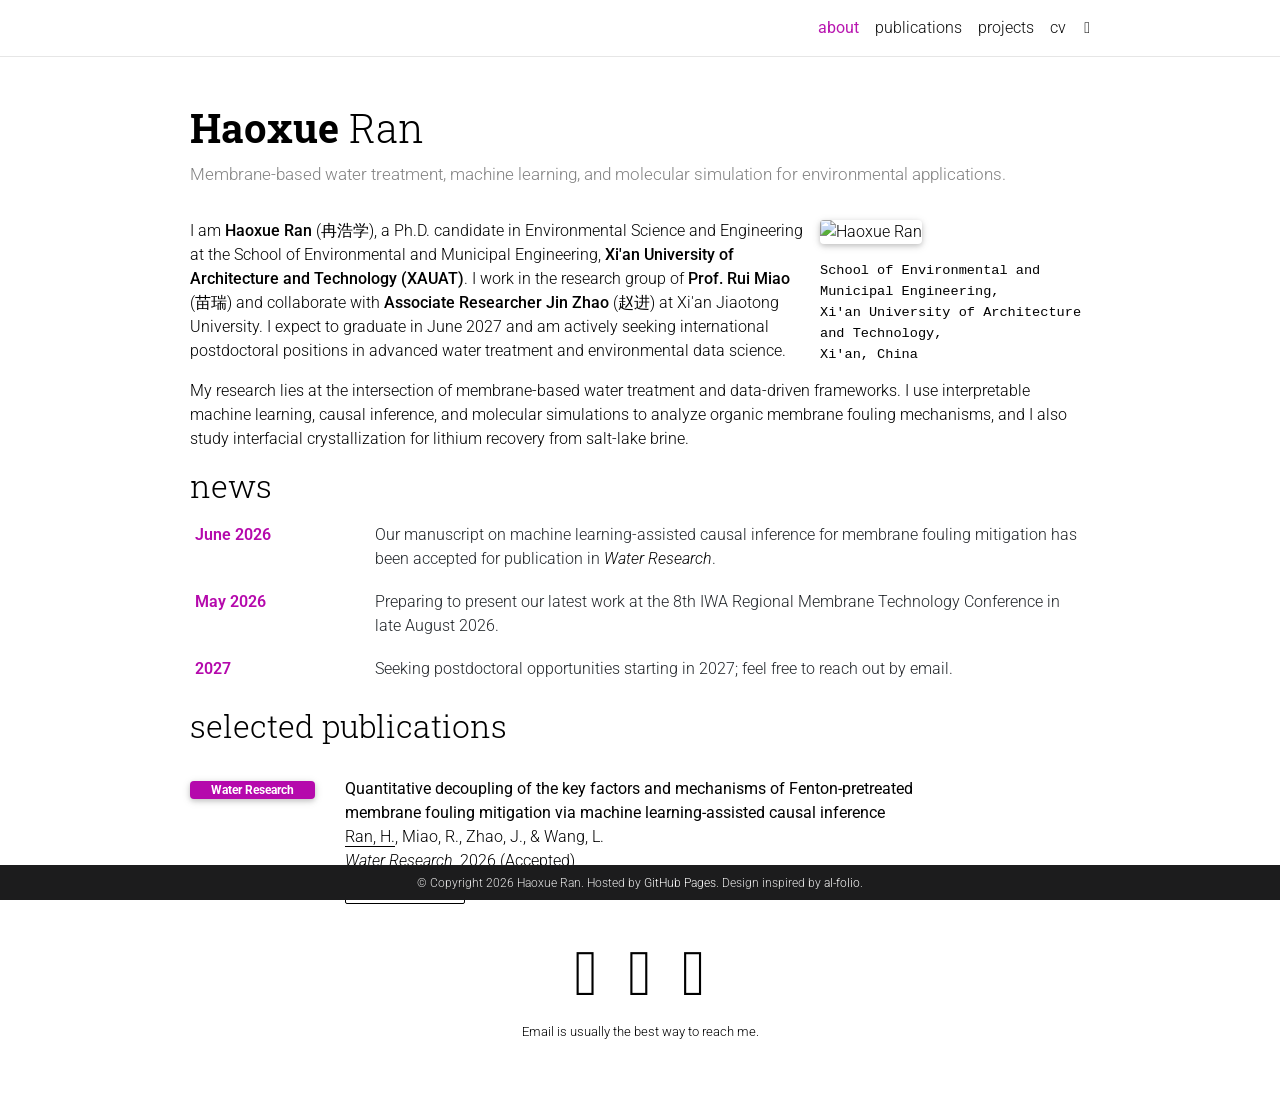
==== index.html @ b6071c66 "Create index.html" ====
<!DOCTYPE html>
<html lang="en" data-theme-setting="system" data-theme="light">
<head>
  <meta charset="utf-8">
  <meta name="viewport" content="width=device-width, initial-scale=1, shrink-to-fit=no">
  <title>Haoxue Ran</title>
  <meta name="author" content="Haoxue Ran">
  <meta name="description" content="Haoxue Ran - researcher in membrane-based water treatment, machine learning, and molecular simulation.">
  <link rel="stylesheet" href="assets/css/bootstrap.min.css">
  <link rel="stylesheet" href="assets/css/mdb.min.css">
  <link rel="stylesheet" href="assets/css/academicons.min.css">
  <link rel="stylesheet" href="https://fonts.googleapis.com/css?family=Roboto:300,400,500,700|Roboto+Slab:100,300,400,500,700|Material+Icons&amp;display=swap">
  <link rel="stylesheet" href="assets/css/main.css">
  <link rel="stylesheet" href="assets/css/site.css">
  <link rel="icon" type="image/svg+xml" href="assets/img/favicon.svg">
  <script src="assets/js/theme-toggle.js"></script>
</head>
<body class="fixed-top-nav">
  <header>
    <nav id="navbar" class="navbar navbar-light navbar-expand-sm fixed-top" role="navigation">
      <div class="container">
        <button class="navbar-toggler collapsed ml-auto" type="button" aria-controls="navbarNav" aria-expanded="false" aria-label="Toggle navigation">
          <span class="sr-only">Toggle navigation</span>
          <span class="icon-bar top-bar"></span>
          <span class="icon-bar middle-bar"></span>
          <span class="icon-bar bottom-bar"></span>
        </button>
        <div class="collapse navbar-collapse text-right" id="navbarNav">
          <ul class="navbar-nav ml-auto flex-nowrap">
            <li class="nav-item active">
              <a class="nav-link" href="/">about <span class="sr-only">(current)</span></a>
            </li>
            <li class="nav-item">
              <a class="nav-link" href="/publications/">publications</a>
            </li>
            <li class="nav-item">
              <a class="nav-link" href="/projects/">projects</a>
            </li>
            <li class="nav-item">
              <a class="nav-link" href="/cv/">cv</a>
            </li>
            <li class="toggle-container">
              <button id="light-toggle" title="Change theme">
                <i class="ti ti-sun-moon" id="light-toggle-system"></i>
                <i class="ti ti-moon-filled" id="light-toggle-dark"></i>
                <i class="ti ti-sun-filled" id="light-toggle-light"></i>
              </button>
            </li>
          </ul>
        </div>
      </div>
    </nav>
  </header>

  <div class="container mt-5" role="main">
    <div class="post">
      <header class="post-header">
        <h1 class="post-title"><span class="font-weight-bold">Haoxue</span> Ran</h1>
        <p class="desc">Membrane-based water treatment, machine learning, and molecular simulation for environmental applications.</p>
      </header>

      <article>
        <div class="profile float-right">
          <figure>
            <img src="assets/img/profile.png" class="img-fluid z-depth-1 rounded" alt="Haoxue Ran" loading="eager">
          </figure>
          <div class="more-info">
            <p>School of Environmental and Municipal Engineering,</p>
            <p>Xi'an University of Architecture and Technology,</p>
            <p>Xi'an, China</p>
          </div>
        </div>

        <div class="clearfix">
          <p>I am <strong>Haoxue Ran</strong> (冉浩学), a Ph.D. candidate in Environmental Science and Engineering at the School of Environmental and Municipal Engineering, <strong>Xi'an University of Architecture and Technology (XAUAT)</strong>. I work in the research group of <strong>Prof. Rui Miao</strong> (苗瑞) and collaborate with <strong>Associate Researcher Jin Zhao</strong> (赵进) at Xi'an Jiaotong University. I expect to graduate in June 2027 and am actively seeking international postdoctoral positions in advanced water treatment and environmental data science.</p>
          <p>My research lies at the intersection of membrane-based water treatment and data-driven frameworks. I use interpretable machine learning, causal inference, and molecular simulations to analyze organic membrane fouling mechanisms, and I also study interfacial crystallization for lithium recovery from salt-lake brine.</p>
        </div>

        <h2><a href="publications/" style="color: inherit">news</a></h2>
        <div class="news">
          <div class="table-responsive" style="max-height: 60vw">
            <table class="table table-sm table-borderless">
              <tr>
                <th scope="row" style="width: 20%">June 2026</th>
                <td>Our manuscript on machine learning-assisted causal inference for membrane fouling mitigation has been accepted for publication in <em>Water Research</em>.</td>
              </tr>
              <tr>
                <th scope="row" style="width: 20%">May 2026</th>
                <td>Preparing to present our latest work at the 8th IWA Regional Membrane Technology Conference in late August 2026.</td>
              </tr>
              <tr>
                <th scope="row" style="width: 20%">2027</th>
                <td>Seeking postdoctoral opportunities starting in 2027; feel free to reach out by email.</td>
              </tr>
            </table>
          </div>
        </div>

        <h2><a href="publications/" style="color: inherit">selected publications</a></h2>
        <div class="publications">
          <ol class="bibliography">
            <li>
              <div class="row">
                <div class="col col-sm-2 abbr">
                  <abbr class="badge rounded w-100">Water Research</abbr>
                </div>
                <div class="col-sm-8">
                  <div class="title">Quantitative decoupling of the key factors and mechanisms of Fenton-pretreated membrane fouling mitigation via machine learning-assisted causal inference</div>
                  <div class="author"><em>Ran, H.</em>, Miao, R., Zhao, J., &amp; Wang, L.</div>
                  <div class="periodical"><em>Water Research</em>, 2026 (Accepted)</div>
                  <div class="links">
                    <a class="btn btn-sm z-depth-0" href="https://scholar.google.com/citations?user=PS_CX0AAAAAJ" target="_blank" rel="external nofollow noopener">Google Scholar</a>
                  </div>
                </div>
              </div>
            </li>
          </ol>
        </div>

        <div class="social">
          <div class="contact-icons">
            <a href="mailto:haoxue.r@xauat.edu.cn" title="email"><i class="fa-solid fa-envelope"></i></a>
            <a href="https://scholar.google.com/citations?user=PS_CX0AAAAAJ" title="Google Scholar" target="_blank" rel="external nofollow noopener"><i class="ai ai-google-scholar"></i></a>
            <a href="https://github.com/haoxue-ran" title="GitHub" target="_blank" rel="external nofollow noopener"><i class="fa-brands fa-github"></i></a>
          </div>
          <div class="contact-note">Email is usually the best way to reach me.</div>
        </div>
      </article>
    </div>
  </div>

  <footer class="fixed-bottom" role="contentinfo">
    <div class="container mt-0">
      &copy; Copyright 2026 Haoxue Ran. Hosted by <a href="https://pages.github.com/" target="_blank" rel="external nofollow noopener">GitHub Pages</a>. Design inspired by <a href="https://github.com/alshedivat/al-folio" target="_blank" rel="external nofollow noopener">al-folio</a>.
    </div>
  </footer>

  <script src="assets/js/site.js"></script>
</body>
</html>
---- assets/css/academicons.min.css ----
@font-face {font-family: 'Academicons';font-style: normal;font-weight: 400;font-display: block;src:url('../fonts/academicons.eot');src:url('../fonts/academicons.eot') format('embedded-opentype'), url('../fonts/academicons.ttf') format('truetype'), url('../fonts/academicons.woff') format('woff'), url('../fonts/academicons.svg') format('svg');}.ai {font-family: 'Academicons';font-weight: 400;-moz-osx-font-smoothing: grayscale;-webkit-font-smoothing: antialiased;display: inline-block;font-style: normal;font-variant: normal;text-rendering: auto;line-height: 1;}.ai-google-scholar:before {content: "\e9d4";}
---- assets/css/main.css ----
:root{--global-bg-color:#fff;--global-code-bg-color:rgba(181,9,172,0.05);--global-text-color:#000;--global-text-color-light:#828282;--global-theme-color:#b509ac;--global-hover-color:#b509ac;--global-hover-text-color:#fff;--global-footer-bg-color:#1c1c1d;--global-footer-text-color:#e8e8e8;--global-footer-link-color:#fff;--global-distill-app-color:#828282;--global-divider-color:rgba(0,0,0,0.1);--global-card-bg-color:#fff;--global-highlight-color:#b71c1c;--global-back-to-top-bg-color:rgba(0,0,0,0.4);--global-back-to-top-text-color:#fff;--global-newsletter-bg-color:#fff;--global-newsletter-text-color:#000;--global-tip-block:#42b983;--global-tip-block-bg:#e2f5ec;--global-tip-block-text:#215d42;--global-tip-block-title:#359469;--global-warning-block:#e7c000;--global-warning-block-bg:#fff8d8;--global-warning-block-text:#6b5900;--global-warning-block-title:#b29400;--global-danger-block:#c00;--global-danger-block-bg:#ffe0e0;--global-danger-block-text:#600;--global-danger-block-title:#c00}:root #light-toggle-system{padding-left:10px;padding-top:12px;display:block}:root #light-toggle-dark{display:none}:root #light-toggle-light{display:none}:root #back-to-top{color:var(--global-back-to-top-text-color);background:var(--global-back-to-top-bg-color);bottom:30px;right:30px;height:40px;width:40px;z-index:10}html[data-theme=dark]{--global-bg-color:#1c1c1d;--global-code-bg-color:#2c3237;--global-text-color:#e8e8e8;--global-text-color-light:#828282;--global-theme-color:#2698ba;--global-hover-color:#2698ba;--global-hover-text-color:#fff;--global-footer-bg-color:#e8e8e8;--global-footer-text-color:#1c1c1d;--global-footer-link-color:#000;--global-distill-app-color:#e8e8e8;--global-divider-color:#424246;--global-card-bg-color:#212529;--global-back-to-top-bg-color:rgba(255,255,255,0.5);--global-back-to-top-text-color:#000;--global-newsletter-bg-color:#e8e8e8;--global-newsletter-text-color:#1c1c1d;--global-tip-block:#42b983;--global-tip-block-bg:#e2f5ec;--global-tip-block-text:#215d42;--global-tip-block-title:#359469;--global-warning-block:#e7c000;--global-warning-block-bg:#fff8d8;--global-warning-block-text:#6b5900;--global-warning-block-title:#b29400;--global-danger-block:#c00;--global-danger-block-bg:#ffe0e0;--global-danger-block-text:#600;--global-danger-block-title:#c00}html[data-theme-setting=dark] #light-toggle-system{display:none}html[data-theme-setting=dark] #light-toggle-dark{padding-left:10px;padding-top:12px;display:block}html[data-theme-setting=dark] #light-toggle-light{display:none}html[data-theme-setting=dark] #back-to-top{color:var(--global-back-to-top-text-color);background:var(--global-back-to-top-bg-color)}html[data-theme-setting=light] #light-toggle-system{display:none}html[data-theme-setting=light] #light-toggle-dark{display:none}html[data-theme-setting=light] #light-toggle-light{padding-left:10px;padding-top:12px;display:block}body{padding-bottom:70px;color:var(--global-text-color);background-color:var(--global-bg-color)}body h1,body h2,body h3,body h4,body h5,body h6{scroll-margin-top:66px}body.fixed-top-nav{padding-top:56px}.container{max-width:930px}.profile img{width:100%}p,h1,h2,h3,h4,h5,h6,em,div,li,span,strong{color:var(--global-text-color)}hr{border-top:1px solid var(--global-divider-color)}table td,table th{font-size:1rem}table th{font-weight:bold}a,table.table a{color:var(--global-theme-color)}a:hover,table.table a:hover{color:var(--global-theme-color);text-decoration:underline}a:hover:after :not(.nav-item.dropdown),table.table a:hover:after :not(.nav-item.dropdown){width:100%}.table-dark{background-color:rgba(0,0,0,0)}blockquote{background:var(--global-bg-color);border-left:5px solid var(--global-theme-color);margin:1.5em 0;padding:1em;font-size:1.2rem}blockquote p{margin-bottom:0}blockquote.block-tip{border-color:var(--global-tip-block);background-color:var(--global-tip-block-bg)}blockquote.block-tip p{color:var(--global-tip-block-text)}blockquote.block-tip h1,blockquote.block-tip h2,blockquote.block-tip h3,blockquote.block-tip h4,blockquote.block-tip h5,blockquote.block-tip h6{color:var(--global-tip-block-title)}blockquote.block-warning{border-color:var(--global-warning-block);background-color:var(--global-warning-block-bg)}blockquote.block-warning p{color:var(--global-warning-block-text)}blockquote.block-warning h1,blockquote.block-warning h2,blockquote.block-warning h3,blockquote.block-warning h4,blockquote.block-warning h5,blockquote.block-warning h6{color:var(--global-warning-block-title)}blockquote.block-danger{border-color:var(--global-danger-block);background-color:var(--global-danger-block-bg)}blockquote.block-danger p{color:var(--global-danger-block-text)}blockquote.block-danger h1,blockquote.block-danger h2,blockquote.block-danger h3,blockquote.block-danger h4,blockquote.block-danger h5,blockquote.block-danger h6{color:var(--global-danger-block-title)}
ul.task-list{list-style-type:none}ul.task-list>li ul{padding-inline-start:1.5rem}ul.task-list input[type=checkbox]{margin:.275rem .5rem .5rem -1rem;vertical-align:middle}.equation{margin-bottom:1rem;text-align:center}.caption{font-size:.875rem;margin-top:.75rem;margin-bottom:1.5rem;text-align:center}.card{background-color:var(--global-card-bg-color)}.card .card-title{color:var(--global-text-color)}.card .card-body{padding:1.25rem 1.25rem 1.25rem 1.25rem}.citation,.citation-number{color:var(--global-theme-color)}.profile{width:100%}.profile .more-info{margin-bottom:5px;margin-top:5px;font-family:monospace}.profile .more-info p{display:inline-block;margin:0}.profile.float-right{margin-left:1rem}@media(min-width:576px){.profile{width:30%}.profile .address p{display:block}}.post-description{margin-bottom:2rem;font-size:.875rem}.post-description a{color:inherit}.post-description a:hover{color:var(--global-theme-color);text-decoration:none}.navbar{box-shadow:none;border-bottom:1px solid var(--global-divider-color);background-color:var(--global-bg-color);opacity:.95}.navbar .dropdown-menu{background-color:var(--global-bg-color);border:1px solid var(--global-divider-color)}.navbar .dropdown-menu a:not(.active){color:var(--global-text-color)}.navbar .dropdown-menu a:hover{color:var(--global-hover-color)}.dropdown-item{color:var(--global-text-color)}.dropdown-item:hover{color:var(--global-hover-color);background-color:var(--global-bg-color)}.navbar.navbar-light a:hover{text-decoration:none}.navbar.navbar-light .navbar-brand{color:var(--global-text-color)}.navbar.navbar-light .navbar-nav .nav-item .nav-link{color:var(--global-text-color)}.navbar.navbar-light .navbar-nav .nav-item .nav-link:hover{color:var(--global-hover-color)}.navbar.navbar-light .navbar-nav .nav-item.active>.nav-link{background-color:inherit;font-weight:bolder;color:var(--global-theme-color)}.navbar.navbar-light .navbar-nav .nav-item.active>.nav-link:hover{color:var(--global-hover-color)}.navbar.navbar-light .navbar-brand.social{padding-bottom:0;padding-top:0;font-size:1.7rem}.navbar.navbar-light .navbar-brand.social a i::before{color:var(--global-text-color);transition-property:all .2s ease-in-out}.navbar.navbar-light .navbar-brand.social a:hover i::before{color:var(--global-theme-color)}.navbar-toggler .icon-bar{display:block;width:22px;height:2px;background-color:var(--global-text-color);border-radius:1px;margin-bottom:4px;transition:all .2s}.navbar-toggler .top-bar{transform:rotate(45deg);transform-origin:10% 10%}.navbar-toggler .middle-bar{opacity:0}.navbar-toggler .bottom-bar{transform:rotate(-45deg);transform-origin:10% 90%}.navbar-toggler.collapsed .top-bar{transform:rotate(0)}.navbar-toggler.collapsed .middle-bar{opacity:1}.navbar-toggler.collapsed .bottom-bar{transform:rotate(0)}#light-toggle,#search-toggle{padding:0;border:0;background-color:inherit;color:var(--global-text-color)}#light-toggle:hover,#search-toggle:hover{color:var(--global-hover-color)}.social{text-align:center}.social .contact-icons{font-size:4rem}.social .contact-icons a i::before{color:var(--global-text-color);transition-property:all .2s ease-in-out}.social .contact-icons a:hover i::before{color:var(--global-theme-color)}.social .contact-note{font-size:.8rem}footer.fixed-bottom{background-color:var(--global-footer-bg-color);font-size:.75rem}footer.fixed-bottom .container{color:var(--global-footer-text-color);padding-top:9px;padding-bottom:8px;text-align:center}footer.fixed-bottom a{color:var(--global-footer-link-color)}footer.fixed-bottom a:hover{color:var(--global-theme-color);text-decoration:none}footer.sticky-bottom{border-top:1px solid var(--global-divider-color);padding-top:40px;padding-bottom:40px;font-size:.9rem}footer.sticky-bottom .container{text-align:center}.cv{margin-bottom:40px}.cv .card{background-color:var(--global-card-bg-color);border:1px solid var(--global-divider-color)}.cv .card .list-group-item{background-color:inherit;border-color:var(--global-divider-color)}.cv .card .list-group-item .badge{color:var(--global-card-bg-color)!important;background-color:var(--global-theme-color)!important}.distill a:hover{border-bottom-color:var(--global-theme-color);text-decoration:none}.projects a{text-decoration:none}.projects a:hover .card-title{color:var(--global-theme-color)}.projects .card img{width:100%}.projects .col{padding-bottom:1rem}.projects .grid-item{width:250px;margin-bottom:10px}.projects h2.category{color:var(--global-divider-color);border-bottom:1px solid var(--global-divider-color);padding-top:.5rem;margin-top:2rem;margin-bottom:1rem;text-align:right}.publications{margin-top:2rem}.publications h1{color:var(--global-theme-color);font-size:2rem;text-align:center;margin-top:1em;margin-bottom:1em}.publications h2{margin-bottom:1rem}.publications h2 span{font-size:1.5rem}.publications h2.bibliography{color:var(--global-divider-color);border-top:1px solid var(--global-divider-color);padding-top:1rem;margin-top:2rem;text-align:right}.publications ol.bibliography{list-style:none;padding:0;margin-top:0}.publications ol.bibliography li{margin-bottom:1rem}.publications ol.bibliography li .abbr{margin-bottom:.5rem}.publications ol.bibliography li .abbr abbr{display:inline-block;background-color:var(--global-theme-color);margin-bottom:.5rem}.publications ol.bibliography li .abbr abbr a{color:#fff}.publications ol.bibliography li .abbr abbr a:hover{text-decoration:none}.publications ol.bibliography li .abbr .award{color:var(--global-theme-color)!important;border:1px solid var(--global-theme-color)}.publications ol.bibliography li .title{font-weight:bolder}.publications ol.bibliography li .author a{border-bottom:1px dashed var(--global-theme-color)}.publications ol.bibliography li .author a:hover{border-bottom-style:solid;text-decoration:none}.publications ol.bibliography li .author>em{border-bottom:1px solid;font-style:normal}.publications ol.bibliography li .author>span.more-authors{color:var(--global-text-color-light);border-bottom:1px dashed var(--global-text-color-light);cursor:pointer}.publications ol.bibliography li .author>span.more-authors:hover{color:var(--global-text-color);border-bottom:1px dashed var(--global-text-color)}.publications ol.bibliography li .links a.btn{color:var(--global-text-color);border:1px solid var(--global-text-color);padding-left:1rem;padding-right:1rem;padding-top:.25rem;padding-bottom:.25rem;margin-left:0}.publications ol.bibliography li .links a.btn:hover{color:var(--global-theme-color);border-color:var(--global-theme-color)}.publications ol.bibliography li .links a.award.btn{border-color:var(--global-highlight-color)}.publications ol.bibliography li .hidden{font-size:.875rem;max-height:0;overflow:hidden;text-align:justify;transition-property:.15s ease;-moz-transition:.15s ease;-ms-transition:.15s ease;-o-transition:.15s ease;transition:all .15s ease}.publications ol.bibliography li .hidden p{line-height:1.4em;margin:10px}.publications ol.bibliography li .hidden pre{font-size:1em;line-height:1.4em;padding:10px}.publications ol.bibliography li .hidden.open{max-height:100em;transition-property:.15s ease;-moz-transition:.15s ease;-ms-transition:.15s ease;-o-transition:.15s ease;transition:all .15s ease}.publications ol.bibliography li div.abstract.hidden{border:dashed 1px var(--global-bg-color)}.publications ol.bibliography li div.abstract.hidden.open{border-color:var(--global-text-color)}.publications ol.bibliography div.award.hidden{border:dashed 1px var(--global-bg-color)}.publications ol.bibliography div.award.hidden.open{border-color:var(--global-highlight-color)}
figure.highlight{margin:0 0 1rem}pre{color:var(--global-theme-color);background-color:var(--global-code-bg-color);border-radius:6px;padding:6px 12px}pre pre,pre code{background-color:rgba(0,0,0,0);border-radius:0;margin-bottom:0;padding:0}code{color:var(--global-theme-color);background-color:var(--global-code-bg-color);border-radius:3px;padding:3px 3px}html.transition,html.transition *,html.transition *:before,html.transition *:after{transition:all 750ms!important;transition-delay:0!important}.post .post-meta{color:var(--global-text-color-light);font-size:.875rem;margin-bottom:0}.post .post-tags{color:var(--global-text-color-light);font-size:.875rem;padding-top:.25rem;padding-bottom:1rem}.post .post-tags a{color:var(--global-text-color-light);text-decoration:none}.post .post-tags a:hover{color:var(--global-theme-color)}progress{position:fixed;left:0;top:56px;z-index:10;width:100%;height:1px;-webkit-appearance:none;-moz-appearance:none;appearance:none;border:0;background-color:rgba(0,0,0,0);color:var(--global-theme-color)}progress::-webkit-progress-bar{background-color:rgba(0,0,0,0)}progress::-webkit-progress-value{background-color:var(--global-theme-color)}progress::-moz-progress-bar{background-color:var(--global-theme-color)}.progress-container{width:100%;background-color:rgba(0,0,0,0);position:fixed;top:56px;left:0;height:5px;display:block}.progress-bar{background-color:var(--global-theme-color);width:0;display:block;height:inherit}.code-display-wrapper{position:relative}.code-display-wrapper .copy{background:var(--global-card-bg-color);border-color:var(--global-bg-color);border-radius:.3rem;border-style:none;color:var(--global-text-color);font-size:medium;opacity:0;position:absolute;right:.2rem;top:.2rem}.code-display-wrapper:active .copy,.code-display-wrapper:focus .copy,.code-display-wrapper:hover .copy{color:var(--global-hover-color);opacity:1}nav[data-toggle=toc]{top:5rem}nav[data-toggle=toc] .nav .nav>li>a{font-size:.75rem}nav[data-toggle=toc] .nav>li>a{color:var(--global-text-color);font-size:.75rem}nav[data-toggle=toc] .nav>li>a:hover{color:var(--global-hover-color);border-left-color:var(--global-hover-color)}nav[data-toggle=toc] .nav-link.active{color:var(--global-theme-color);border-left-color:var(--global-theme-color);font-size:.75rem}nav[data-toggle=toc] .nav-link.active:hover{color:var(--global-hover-color);border-left-color:var(--global-hover-color)}@media(max-width:576px){nav[data-toggle=toc]{visibility:hidden;height:0;top:0}}.unloaded{display:none!important}#toc-sidebar{z-index:1}.echarts{height:400px;width:100%}.map{height:400px;width:100%}swiper-container{--swiper-navigation-color:var(--global-theme-color);--swiper-pagination-color:var(--global-theme-color);--swiper-pagination-bullet-inactive-color:var(--global-text-color)}ninja-keys{--ninja-accent-color:var(--global-theme-color);--ninja-icon-size:0;--ninja-modal-background:var(--global-bg-color);--ninja-z-index:1031}ninja-keys::part(ninja-input){color:var(--ninja-selected-text-color)}ninja-keys::part(ninja-input-wrapper){background:var(--global-bg-color)}.popover{background-color:var(--global-bg-color);border-color:var(--global-divider-color)}.popover .popover-header{color:var(--global-text-color);border-bottom:1px solid var(--global-divider-color)}.popover .popover-body{color:var(--global-text-color)}d-byline{border-top-color:var(--global-divider-color)!important}d-byline h3{color:var(--global-text-color)!important}d-byline a,d-article d-byline a{color:var(--global-text-color)!important}d-byline a:hover,d-article d-byline a:hover{color:var(--global-hover-color)!important}d-article{border-top-color:var(--global-divider-color)!important}d-article p,d-article h1,d-article h2,d-article h3,d-article h4,d-article h5,d-article h6,d-article li,d-article table{color:var(--global-text-color)!important}d-article h1,d-article h2,d-article hr,d-article table,d-article table th,d-article table td{border-bottom-color:var(--global-divider-color)!important}d-article a{color:var(--global-theme-color)!important}d-article a:hover{color:var(--global-theme-color)!important}d-article b i{display:inline}d-article blockquote{border-left:2px solid var(--global-theme-color)!important}d-article details{color:var(--global-text-color);background-color:var(--global-code-bg-color);margin-top:0;padding:8px 12px;position:relative;border-radius:6px;display:block;margin-bottom:20px;grid-column:text;overflow:auto;max-width:100%}d-article details summary{color:var(--global-theme-color)}d-article details p{margin-top:.5rem;margin-bottom:.5rem}d-article d-contents{align-self:start;grid-column:1/4;grid-row:auto/span 4;justify-self:end;margin-top:0;padding-left:2em;padding-right:3em;border-right:1px solid var(--global-divider-color);width:max(70%,300px);margin-right:0;margin-top:0;display:grid;grid-template-columns:minmax(8px,1fr) [toc] auto minmax(8px,1fr) [toc-line] 1px minmax(32px,2fr)}d-article d-contents nav{grid-column:toc}d-article d-contents nav a{border-bottom:none!important}d-article d-contents nav a:hover{border-bottom:1px solid var(--global-text-color)!important}d-article d-contents nav h3{margin-top:0;margin-bottom:1em}d-article d-contents nav div{display:block;outline:0;margin-bottom:.8em;color:rgba(0,0,0,.8);font-weight:bold}d-article d-contents nav ul{padding-left:1em;margin-top:0;margin-bottom:6px;list-style-type:none}d-article d-contents nav ul li{margin-bottom:.25em}d-article d-contents .figcaption{line-height:1.4em}d-article d-footnote{scroll-margin-top:66px}d-appendix{border-top-color:var(--global-divider-color)!important;color:var(--global-distill-app-color)!important}d-appendix h3,d-appendix li,d-appendix span{color:var(--global-distill-app-color)!important}d-appendix a,d-appendix a.footnote-backlink{color:var(--global-distill-app-color)!important}d-appendix a:hover,d-appendix a.footnote-backlink:hover{color:var(--global-hover-color)!important}@media(max-width:1024px){d-article d-contents{display:block;grid-column-start:2;grid-column-end:-2;padding-bottom:.5em;margin-bottom:1em;padding-top:.5em;width:100%;border:1px solid var(--global-divider-color)}
d-article d-contents nav{grid-column:none}}p.location{font-size:.7rem;white-space:nowrap}div.list-group{display:flex;flex-wrap:wrap;flex-direction:column;align-items:flex-start;margin-bottom:2rem}ul.timeline{margin-top:2rem;margin-bottom:2rem}ul.timeline li{position:relative;min-height:2.2rem;color:var(--global-text-color);list-style-position:inside}ul.timeline li::before{content:"";min-height:2.5rem;width:1px;background:var(--global-text-color);margin:0;padding:0;position:absolute;left:2px;top:-0.5rem}.tab{display:flex;flex-wrap:wrap;margin-left:-20px;padding:0;list-style:none;position:relative}.tab>*{flex:none;padding-left:20px;position:relative}.tab>*>a{display:block;text-align:center;padding:9px 20px;color:var(--global-text-color-light);border-bottom:2px solid rgba(0,0,0,0);border-bottom-color:rgba(0,0,0,0);font-size:12px;text-transform:uppercase;transition:color .1s ease-in-out;line-height:20px}.tab>.active>a{color:var(--global-text-color);border-color:var(--global-theme-color)}.tab>li>a{text-decoration:none;cursor:pointer}.tab-content{padding:0}.tab-content>li{display:none}.tab-content>li.active{display:block}.typogram .diagram{display:block}.typogram .diagram line,.typogram .diagram circle{stroke:var(--global-text-color)}.typogram .diagram line{stroke-width:2}.typogram .diagram circle{r:3.5}.typogram .diagram text,.typogram .debug text{font-family:Iosevka Fixed,monospace;font-size:3em;text-anchor:middle;alignment-baseline:central;white-space:pre;fill:var(--global-text-color)}.typogram .reserved{fill:rgba(0,0,0,0);white-space:pre}.typogram .debug[debug=true] .reserved{fill:var(--global-text-color);opacity:.5}.typogram .debug[debug=true] line.grid{stroke:var(--global-text-color);stroke-width:.2;stroke-linecap:butt;fill:var(--global-text-color);opacity:1%}.typogram polygon{stroke-width:0}.typogram .debug[debug=true] polygon.inner{fill:var(--global-text-color);stroke:var(--global-text-color);opacity:5%}.typogram polygon{stroke:var(--global-text-color);stroke-linecap:butt;fill:var(--global-text-color)}.typogram .debug[debug=true] polygon,.typogram .debug[debug=true] line.grid{opacity:10%}.typogram .debug[debug=true] polygon,.typogram .debug[debug=true] path,.typogram .debug[debug=true] circle{opacity:50%}.typogram .debug[debug=true] polygon{fill:red;stroke:red}.typogram .debug[debug=true] circle,.typogram .debug[debug=true] path{opacity:50%;fill:red}.typogram .debug[debug=true] circle{stroke:red}.typogram .debug[debug=true] .inner{stroke-width:.2}.typogram line.part{stroke-width:6;stroke-linecap:butt;stroke:var(--global-text-color)}.typogram .debug[debug=true] line.part{opacity:50%;stroke:red}.typogram .debug[debug=true] line.center{stroke-width:3;stroke-linecap:butt;opacity:10%;stroke:var(--global-text-color)}.typogram text::selection{fill:HighlightText;background-color:Highlight}/*!
 * Font Awesome Free 6.5.2 by @fontawesome - https://fontawesome.com
 * License - https://fontawesome.com/license/free (Icons: CC BY 4.0, Fonts: SIL OFL 1.1, Code: MIT License)
 * Copyright 2024 Fonticons, Inc.
 */.fa{font-family:var(--fa-style-family,"Font Awesome 6 Free");font-weight:var(--fa-style,900)}
.fa,.fa-solid,.fa-brands{-moz-osx-font-smoothing:grayscale;-webkit-font-smoothing:antialiased;display:var(--fa-display,inline-block);font-style:normal;font-variant:normal;line-height:1;text-rendering:auto}.fa-solid{font-family:"Font Awesome 6 Free"}.fa-brands{font-family:"Font Awesome 6 Brands"}.fa-sm{font-size:.875em;line-height:.0714285718em;vertical-align:.0535714295em}@keyframes fa-beat{0%,90%{transform:scale(1)}45%{transform:scale(var(--fa-beat-scale,1.25))}}@keyframes fa-bounce{0%{transform:scale(1,1) translateY(0)}10%{transform:scale(var(--fa-bounce-start-scale-x,1.1),var(--fa-bounce-start-scale-y,0.9)) translateY(0)}30%{transform:scale(var(--fa-bounce-jump-scale-x,0.9),var(--fa-bounce-jump-scale-y,1.1)) translateY(var(--fa-bounce-height,-0.5em))}50%{transform:scale(var(--fa-bounce-land-scale-x,1.05),var(--fa-bounce-land-scale-y,0.95)) translateY(0)}
57%{transform:scale(1,1) translateY(var(--fa-bounce-rebound,-0.125em))}64%{transform:scale(1,1) translateY(0)}100%{transform:scale(1,1) translateY(0)}}@keyframes fa-fade{50%{opacity:var(--fa-fade-opacity,0.4)}}@keyframes fa-beat-fade{0%,100%{opacity:var(--fa-beat-fade-opacity,0.4);transform:scale(1)}50%{opacity:1;transform:scale(var(--fa-beat-fade-scale,1.125))}}@keyframes fa-flip{50%{transform:rotate3d(var(--fa-flip-x,0),var(--fa-flip-y,1),var(--fa-flip-z,0),var(--fa-flip-angle,-180deg))}}@keyframes fa-shake{0%{transform:rotate(-15deg)}4%{transform:rotate(15deg)}8%,24%{transform:rotate(-18deg)}12%,28%{transform:rotate(18deg)}16%{transform:rotate(-22deg)}20%{transform:rotate(22deg)}32%{transform:rotate(-12deg)}36%{transform:rotate(12deg)}40%,100%{transform:rotate(0)}}@keyframes fa-spin{0%{transform:rotate(0)}100%{transform:rotate(360deg)}}.fa-square-rss::before{content:""}.fa-clipboard::before{content:""}.fa-clipboard-check::before{content:""}.fa-file-pdf::before{content:""}.fa-tag::before{content:""}.fa-envelope::before{content:""}.fa-hashtag::before{content:"\#"}.fa-calendar::before{content:""}.sr-only{position:absolute;width:1px;height:1px;padding:0;margin:-1px;overflow:hidden;clip:rect(0,0,0,0);white-space:nowrap;border-width:0}/*!
 * Font Awesome Free 6.5.2 by @fontawesome - https://fontawesome.com
 * License - https://fontawesome.com/license/free (Icons: CC BY 4.0, Fonts: SIL OFL 1.1, Code: MIT License)
 * Copyright 2024 Fonticons, Inc.
 */:root{--fa-style-family-brands:"Font Awesome 6 Brands";--fa-font-brands:normal 400 1em/1 "Font Awesome 6 Brands"}@font-face{font-family:"Font Awesome 6 Brands";font-style:normal;font-weight:400;font-display:block;src:url("../webfonts/fa-brands-400.woff2") format("woff2"),url("../webfonts/fa-brands-400.ttf") format("truetype")}.fa-brands{font-weight:400}.fa-x-twitter:before{content:""}/*!
 * Font Awesome Free 6.5.2 by @fontawesome - https://fontawesome.com
 * License - https://fontawesome.com/license/free (Icons: CC BY 4.0, Fonts: SIL OFL 1.1, Code: MIT License)
 * Copyright 2024 Fonticons, Inc.
 */:root{--fa-style-family-classic:"Font Awesome 6 Free";--fa-font-solid:normal 900 1em/1 "Font Awesome 6 Free"}@font-face{font-family:"Font Awesome 6 Free";font-style:normal;font-weight:900;font-display:block;src:url("../webfonts/fa-solid-900.woff2") format("woff2"),url("../webfonts/fa-solid-900.ttf") format("truetype")}.fa-solid{font-weight:900}/*!
 * Font Awesome Free 6.5.2 by @fontawesome - https://fontawesome.com
 * License - https://fontawesome.com/license/free (Icons: CC BY 4.0, Fonts: SIL OFL 1.1, Code: MIT License)
 * Copyright 2024 Fonticons, Inc.
 */:root{--fa-style-family-classic:"Font Awesome 6 Free";--fa-font-regular:normal 400 1em/1 "Font Awesome 6 Free"}@font-face{font-family:"Font Awesome 6 Free";font-style:normal;font-weight:400;font-display:block;src:url("../webfonts/fa-regular-400.woff2") format("woff2"),url("../webfonts/fa-regular-400.ttf") format("truetype")}/*!
 * Tabler Icons 3.0.1 by tabler - https://tabler.io
 * License - https://github.com/tabler/tabler-icons/blob/master/LICENSE
 */@font-face{font-family:"tabler-icons";font-style:normal;font-weight:400;src:url("../fonts/tabler-icons.woff2?v3.0.1") format("woff2"),url("../fonts/tabler-icons.woff?") format("woff"),url("../fonts/tabler-icons.ttf?v3.0.1") format("truetype")}.ti{font-family:"tabler-icons"!important;speak:none;font-style:normal;font-weight:normal;font-variant:normal;text-transform:none;line-height:1;-webkit-font-smoothing:antialiased;-moz-osx-font-smoothing:grayscale}.ti-moon-filled:before{content:"\f684"}.ti-search:before{content:"\eb1c"}.ti-sun-filled:before{content:"\f6a9"}.ti-sun-moon:before{content:"\f4a3"}/*!
 * Tabler Icons 3.0.1 by tabler - https://tabler.io
 * License - https://github.com/tabler/tabler-icons/blob/master/LICENSE
 */@font-face{font-family:"tabler-icons";font-style:normal;font-weight:400;src:url("../fonts/tabler-icons-filled.woff2?v3.0.1") format("woff2"),url("../fonts/tabler-icons-filled.woff?") format("woff"),url("../fonts/tabler-icons-filled.ttf?v3.0.1") format("truetype")}.ti{font-family:"tabler-icons"!important;speak:none;font-style:normal;font-weight:normal;font-variant:normal;text-transform:none;line-height:1;-webkit-font-smoothing:antialiased;-moz-osx-font-smoothing:grayscale}/*!
 * Tabler Icons 3.0.1 by tabler - https://tabler.io
 * License - https://github.com/tabler/tabler-icons/blob/master/LICENSE
 */@font-face{font-family:"tabler-icons";font-style:normal;font-weight:400;src:url("../fonts/tabler-icons-outline.woff2?v3.0.1") format("woff2"),url("../fonts/tabler-icons-outline.woff?") format("woff"),url("../fonts/tabler-icons-outline.ttf?v3.0.1") format("truetype")}.ti{font-family:"tabler-icons"!important;speak:none;font-style:normal;font-weight:normal;font-variant:normal;text-transform:none;line-height:1;-webkit-font-smoothing:antialiased;-moz-osx-font-smoothing:grayscale}.ti-search:before{content:"\eb1c"}.ti-sun-moon:before{content:"\f4a3"}
---- assets/css/site.css ----
:root {
  --global-theme-color: #b509ac;
  --global-hover-color: #b509ac;
}

html {
  scroll-behavior: smooth;
}

body {
  font-family: "Roboto", "Segoe UI", sans-serif;
  letter-spacing: 0;
}

h1, h2, h3, h4, h5, h6,
.post-title {
  font-family: "Roboto Slab", Georgia, serif;
  letter-spacing: 0;
}

.post-title {
  margin-top: 1.1rem;
  margin-bottom: 0.6rem;
}

.desc {
  color: var(--global-text-color-light);
  font-size: 1.05rem;
  margin-bottom: 2rem;
}

.profile img {
  object-fit: cover;
}

.profile .more-info {
  line-height: 1.55;
  font-size: 0.85rem;
}

.news th {
  color: var(--global-theme-color);
  font-weight: 600;
}

.contact-icons a {
  margin: 0 0.45rem;
}

.cv-section {
  margin-bottom: 2.2rem;
}

.cv-section h2 {
  font-size: 1.5rem;
  border-bottom: 1px solid var(--global-divider-color);
  padding-bottom: 0.4rem;
  margin-bottom: 1rem;
}

.cv-card {
  border: 1px solid var(--global-divider-color);
  border-radius: 4px;
  background: var(--global-card-bg-color);
  padding: 1rem 1.25rem;
  margin-bottom: 1rem;
}

.cv-date {
  color: var(--global-text-color-light);
  font-size: 0.85rem;
  white-space: nowrap;
  padding-left: 1rem;
}

.projects .card {
  height: 100%;
  border: 1px solid var(--global-divider-color);
  border-radius: 4px;
}

.projects .card-title {
  font-size: 1.15rem;
  font-weight: 600;
}

.projects .card-text {
  color: var(--global-text-color);
  font-size: 0.95rem;
}

.fa-github::before {
  content: "\f09b";
}

@media (max-width: 576px) {
  .profile.float-right {
    float: none !important;
    width: 68%;
    margin: 0 auto 1rem;
  }

  .post-title {
    font-size: 2rem;
  }

  .cv-date {
    padding-left: 0;
    margin-top: 0.3rem;
  }
}
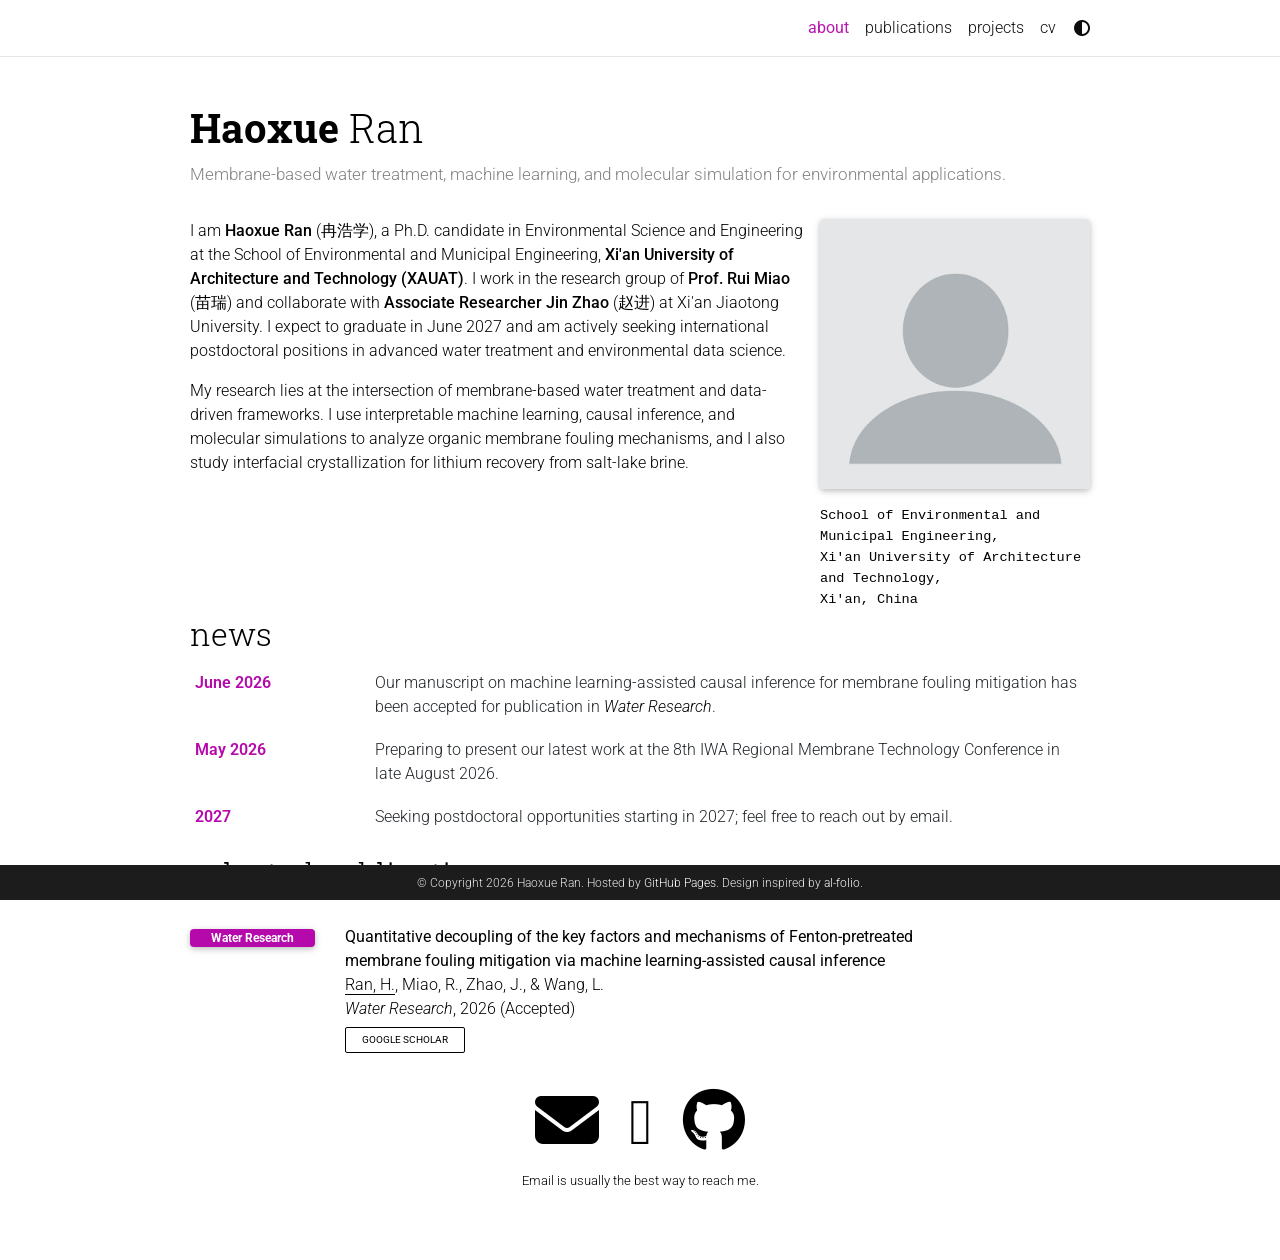
==== commit 933bdf4f: "Update index.html" ====
--- a/index.html
+++ b/index.html
@@ -6,6 +6,7 @@
   <title>Haoxue Ran</title>
   <meta name="author" content="Haoxue Ran">
   <meta name="description" content="Haoxue Ran - researcher in membrane-based water treatment, machine learning, and molecular simulation.">
+  <link rel="stylesheet" href="https://cdnjs.cloudflare.com/ajax/libs/font-awesome/6.5.2/css/all.min.css">
   <link rel="stylesheet" href="assets/css/bootstrap.min.css">
   <link rel="stylesheet" href="assets/css/mdb.min.css">
   <link rel="stylesheet" href="assets/css/academicons.min.css">
@@ -41,9 +42,9 @@
             </li>
             <li class="toggle-container">
               <button id="light-toggle" title="Change theme">
-                <i class="ti ti-sun-moon" id="light-toggle-system"></i>
-                <i class="ti ti-moon-filled" id="light-toggle-dark"></i>
-                <i class="ti ti-sun-filled" id="light-toggle-light"></i>
+                <i class="fa-solid fa-circle-half-stroke" id="light-toggle-system"></i>
+                <i class="fa-solid fa-moon" id="light-toggle-dark"></i>
+                <i class="fa-solid fa-sun" id="light-toggle-light"></i>
               </button>
             </li>
           </ul>
@@ -62,7 +63,7 @@
       <article>
         <div class="profile float-right">
           <figure>
-            <img src="assets/img/profile.png" class="img-fluid z-depth-1 rounded" alt="Haoxue Ran" loading="eager">
+            <img src="[data-uri]" class="img-fluid z-depth-1 rounded" alt="Haoxue Ran" loading="eager">
           </figure>
           <div class="more-info">
             <p>School of Environmental and Municipal Engineering,</p>
